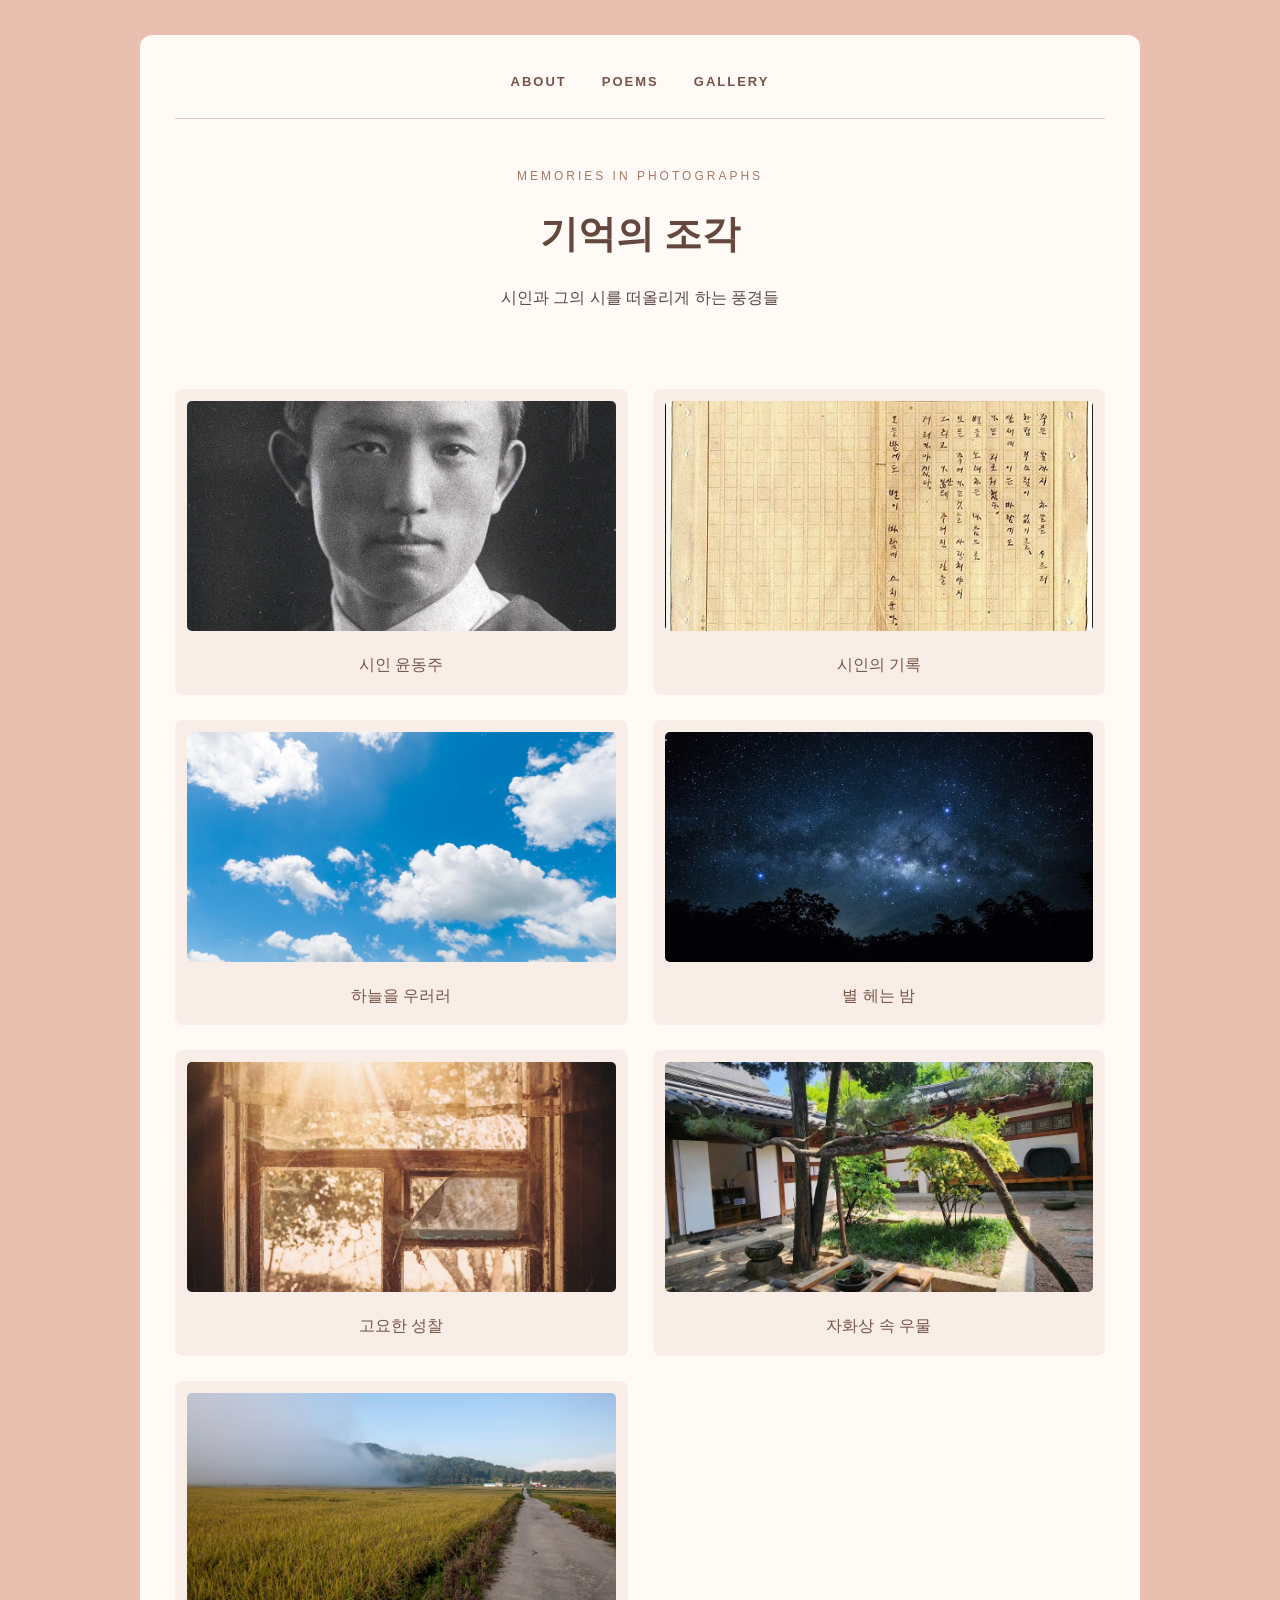
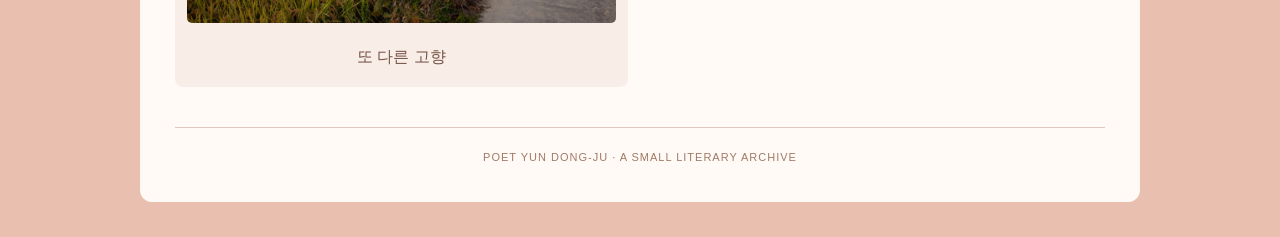
==== 3.html @ 8e78eeb9 "Add files via upload" ====
<!DOCTYPE html>
<html lang="ko">
<head>
    <meta charset="UTF-8">
    <title>윤동주 | Gallery</title>
    <link rel="stylesheet" href="style.css">
</head>

<body>

<div class="page-wrap">

    <div class="navigation">
        <a href="index.html">ABOUT</a>
        <a href="poem.html">POEMS</a>
        <a href="3.html">GALLERY</a>
    </div>

    <div class="page-heading">
        <p class="small-title">MEMORIES IN PHOTOGRAPHS</p>
        <h1>기억의 조각</h1>
        <p>시인과 그의 시를 떠올리게 하는 풍경들</p>
    </div>

    <div class="gallery">

        <div class="gallery-item">
            <img src="images/yun.jpg" alt="윤동주 시인">
            <p>시인 윤동주</p>
        </div>

        <div class="gallery-item">
            <img src="images/manuscript.jpg" alt="시 원고">
            <p>시인의 기록</p>
        </div>

        <div class="gallery-item">
            <img src="images/sky.jpg" alt="푸른 하늘">
            <p>하늘을 우러러</p>
        </div>

        <div class="gallery-item">
            <img src="images/stars.jpg" alt="별이 빛나는 밤하늘">
            <p>별 헤는 밤</p>
        </div>

        <div class="gallery-item">
            <img src="images/window.jpg" alt="창가 풍경">
            <p>고요한 성찰</p>
        </div>

        <div class="gallery-item">
            <img src="images/well.jpg" alt="오래된 돌우물">
            <p>자화상 속 우물</p>
        </div>

        <div class="gallery-item">
            <img src="images/path.jpg" alt="안개 낀 시골길">
            <p>또 다른 고향</p>
        </div>

    </div>

    <div class="copyright">
        POET YUN DONG-JU · A SMALL LITERARY ARCHIVE
    </div>

</div>

</body>
</html>
---- style.css ----
* {
    box-sizing: border-box;
}

body {
    margin: 0;
    background-color: #e9bfaf;
    color: #59483f;
    font-family: "Malgun Gothic", sans-serif;
    line-height: 1.8;
}

.page-wrap {
    width: 90%;
    max-width: 1000px;
    margin: 35px auto;
    padding: 35px;
    background-color: #fffaf5;
    border-radius: 12px;
}

.navigation {
    display: flex;
    justify-content: center;
    flex-wrap: wrap;
    gap: 35px;
    padding-bottom: 25px;
    border-bottom: 1px solid #dfc9bd;
}

.navigation a {
    color: #765448;
    text-decoration: none;
    font-size: 13px;
    letter-spacing: 2px;
    font-weight: bold;
}

.navigation a:hover {
    color: #b17b64;
}

.hero,
.page-heading {
    text-align: center;
    padding: 35px 0;
}

.hero h1,
.page-heading h1 {
    color: #65483d;
    font-size: 38px;
    margin: 5px 0;
}

.hero img {
    width: 220px;
    max-width: 100%;
    margin-top: 20px;
    border-radius: 8px;
}

.small-title {
    color: #a57a66;
    font-size: 12px;
    letter-spacing: 3px;
}

.contents {
    margin: 30px 0;
    padding: 25px;
    background-color: #f8eee7;
    border-radius: 8px;
}

.contents h2,
.timeline h2,
.reflection h2,
.image-sources h2 {
    color: #65483d;
}

.contents p,
.timeline-item p,
.reflection p {
    line-height: 1.9;
}

.contents a {
    color: #946650;
    font-weight: bold;
    text-decoration: none;
}

.timeline,
.reflection,
.image-sources {
    margin: 35px 0;
    padding: 28px;
    background-color: #f5e6dc;
    border-radius: 10px;
}

.timeline-item {
    display: flex;
    gap: 22px;
    padding: 18px 0;
    border-bottom: 1px solid #d9bcae;
}

.timeline-item:last-child {
    border-bottom: none;
}

.timeline-year {
    min-width: 55px;
    font-weight: bold;
    color: #9b6652;
}

.timeline-item h3 {
    margin: 0 0 8px;
    color: #65483d;
}

.section-description {
    color: #80695e;
    margin-bottom: 25px;
}

.poem {
    margin: 30px 0;
    padding: 25px;
    background-color: #f8eee7;
    border-radius: 8px;
}

.poem img {
    width: 100%;
    max-height: 300px;
    object-fit: cover;
    border-radius: 6px;
}

.poem h2 {
    color: #65483d;
    margin-bottom: 0;
}

.poem-year {
    color: #a17a67;
    font-size: 13px;
}

.poem blockquote {
    margin: 20px 0;
    padding-left: 18px;
    border-left: 3px solid #c69a83;
    color: #765448;
    line-height: 2;
}

.reflection {
    line-height: 1.9;
}

.gallery {
    display: grid;
    grid-template-columns: repeat(2, minmax(0, 1fr));
    gap: 25px;
    margin: 25px 0;
}

.gallery-item {
    margin: 0;
    padding: 12px;
    background-color: #f8eee7;
    border-radius: 8px;
    text-align: center;
}

.gallery-item img {
    width: 100%;
    height: 230px;
    object-fit: cover;
    border-radius: 5px;
}

.gallery-item p {
    margin: 10px 0 3px;
    color: #765448;
}

.image-sources {
    font-size: 14px;
}

.copyright {
    margin-top: 40px;
    padding-top: 20px;
    border-top: 1px solid #dfc9bd;
    text-align: center;
    color: #a17a67;
    font-size: 11px;
    letter-spacing: 1px;
}

@media (max-width: 600px) {
    .page-wrap {
        width: 94%;
        margin: 15px auto;
        padding: 18px;
    }

    .navigation {
        gap: 18px;
    }

    .hero h1,
    .page-heading h1 {
        font-size: 30px;
    }

    .timeline,
    .reflection,
    .image-sources,
    .contents,
    .poem {
        padding: 18px;
    }

    .timeline-item {
        gap: 12px;
    }

    .gallery {
        grid-template-columns: 1fr;
    }

    .gallery-item img {
        height: 250px;
    }
}
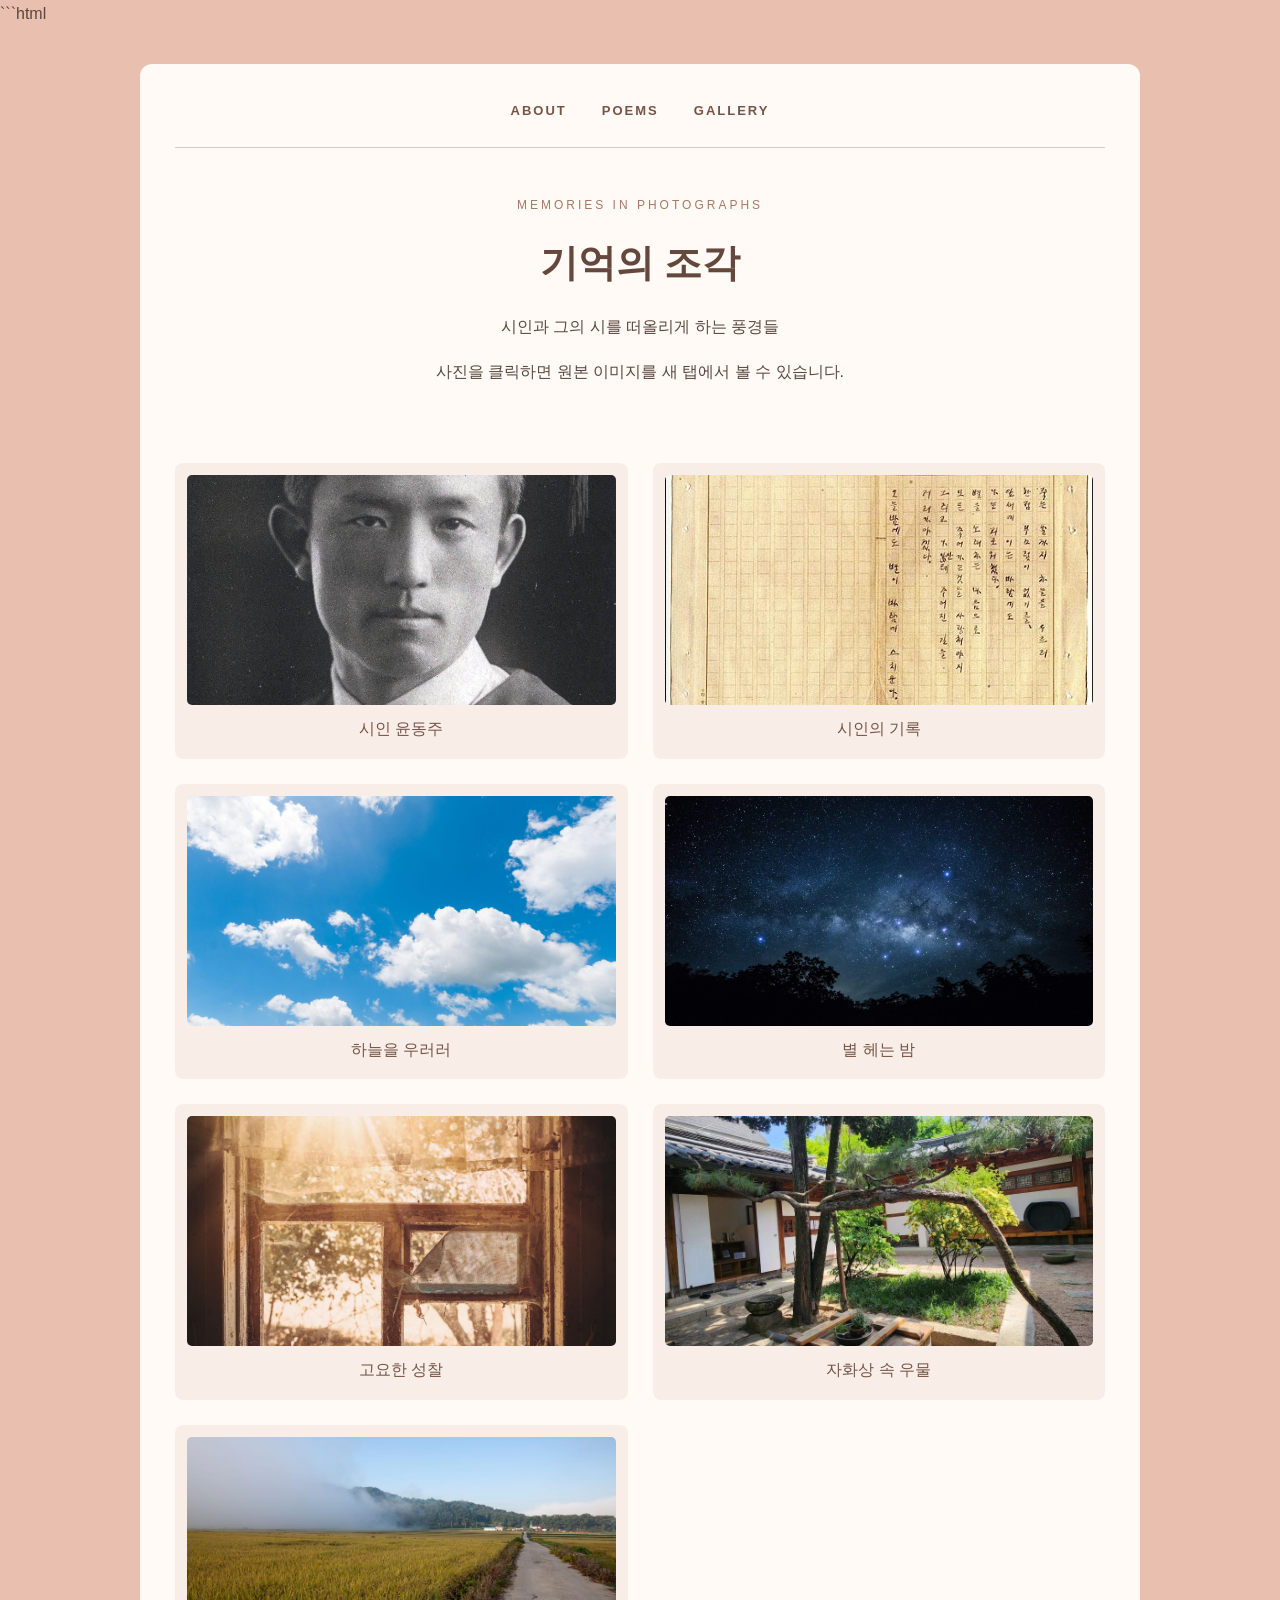
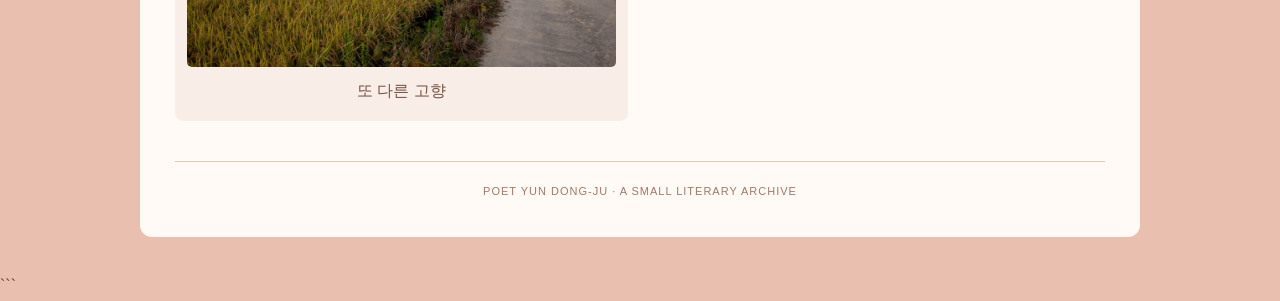
==== commit fd4429f3: "Update 3.html" ====
--- a/3.html
+++ b/3.html
@@ -1,8 +1,9 @@
-
+```html
 <!DOCTYPE html>
 <html lang="ko">
 <head>
     <meta charset="UTF-8">
+    <meta name="viewport" content="width=device-width, initial-scale=1.0">
     <title>윤동주 | Gallery</title>
     <link rel="stylesheet" href="style.css">
 </head>
@@ -21,42 +22,57 @@
         <p class="small-title">MEMORIES IN PHOTOGRAPHS</p>
         <h1>기억의 조각</h1>
         <p>시인과 그의 시를 떠올리게 하는 풍경들</p>
+        <p>사진을 클릭하면 원본 이미지를 새 탭에서 볼 수 있습니다.</p>
     </div>
 
     <div class="gallery">
 
         <div class="gallery-item">
-            <img src="images/yun.jpg" alt="윤동주 시인">
+            <a href="images/yun.jpg" target="_blank" rel="noopener">
+                <img src="images/yun.jpg" alt="윤동주 시인">
+            </a>
             <p>시인 윤동주</p>
         </div>
 
         <div class="gallery-item">
-            <img src="images/manuscript.jpg" alt="시 원고">
+            <a href="images/manuscript.jpg" target="_blank" rel="noopener">
+                <img src="images/manuscript.jpg" alt="시 원고">
+            </a>
             <p>시인의 기록</p>
         </div>
 
         <div class="gallery-item">
-            <img src="images/sky.jpg" alt="푸른 하늘">
+            <a href="images/sky.jpg" target="_blank" rel="noopener">
+                <img src="images/sky.jpg" alt="푸른 하늘">
+            </a>
             <p>하늘을 우러러</p>
         </div>
 
         <div class="gallery-item">
-            <img src="images/stars.jpg" alt="별이 빛나는 밤하늘">
+            <a href="images/stars.jpg" target="_blank" rel="noopener">
+                <img src="images/stars.jpg" alt="별이 빛나는 밤하늘">
+            </a>
             <p>별 헤는 밤</p>
         </div>
 
         <div class="gallery-item">
-            <img src="images/window.jpg" alt="창가 풍경">
+            <a href="images/window.jpg" target="_blank" rel="noopener">
+                <img src="images/window.jpg" alt="창가 풍경">
+            </a>
             <p>고요한 성찰</p>
         </div>
 
         <div class="gallery-item">
-            <img src="images/well.jpg" alt="오래된 돌우물">
+            <a href="images/well.jpg" target="_blank" rel="noopener">
+                <img src="images/well.jpg" alt="오래된 돌우물">
+            </a>
             <p>자화상 속 우물</p>
         </div>
 
         <div class="gallery-item">
-            <img src="images/path.jpg" alt="안개 낀 시골길">
+            <a href="images/path.jpg" target="_blank" rel="noopener">
+                <img src="images/path.jpg" alt="안개 낀 시골길">
+            </a>
             <p>또 다른 고향</p>
         </div>
 
@@ -69,4 +85,5 @@
 </div>
 
 </body>
-</html>+</html>
+```
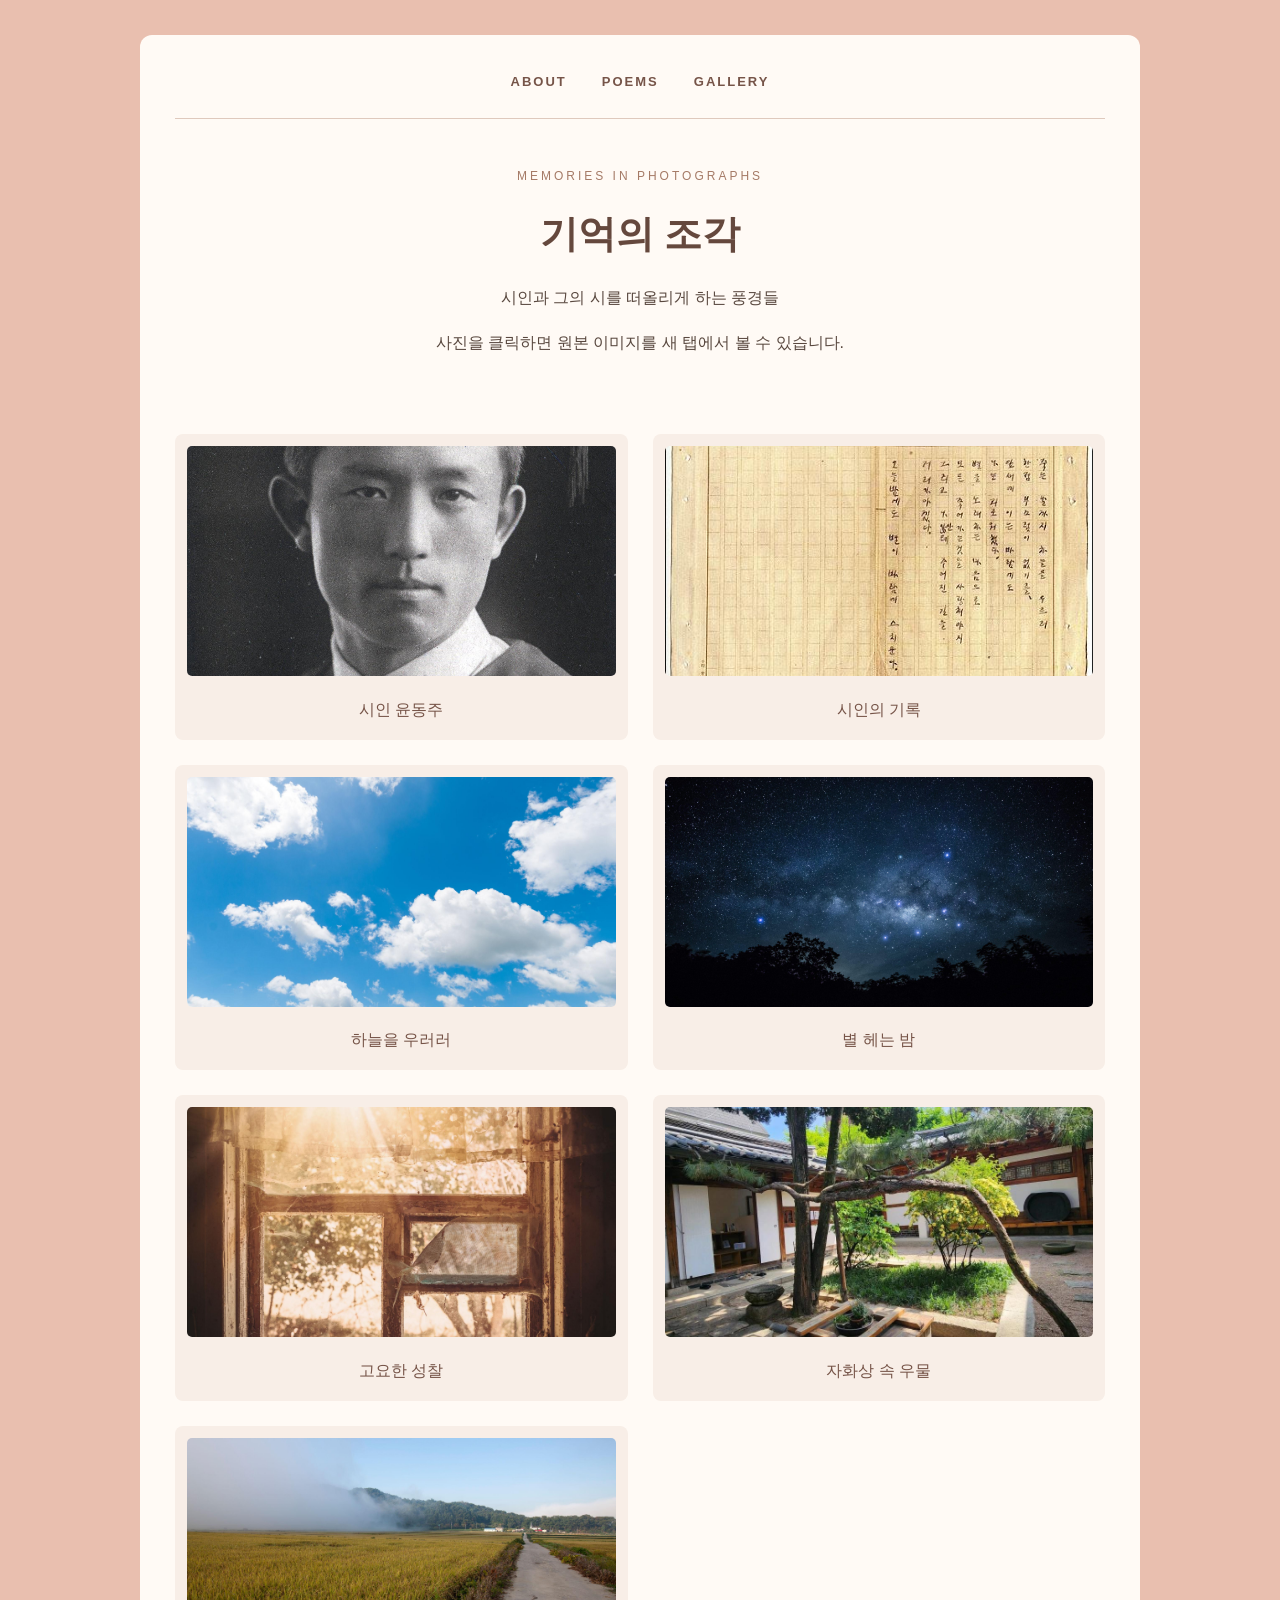
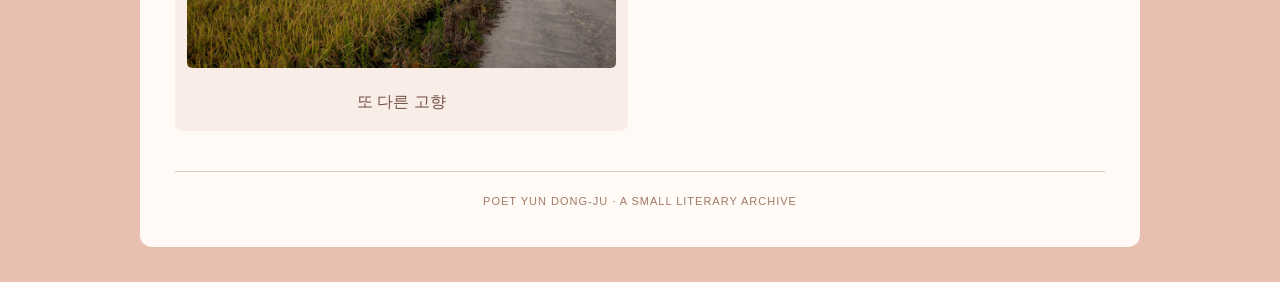
==== commit e0f5e992: "Update 3.html" ====
--- a/3.html
+++ b/3.html
@@ -1,4 +1,4 @@
-```html
+
 <!DOCTYPE html>
 <html lang="ko">
 <head>
@@ -86,4 +86,3 @@
 
 </body>
 </html>
-```
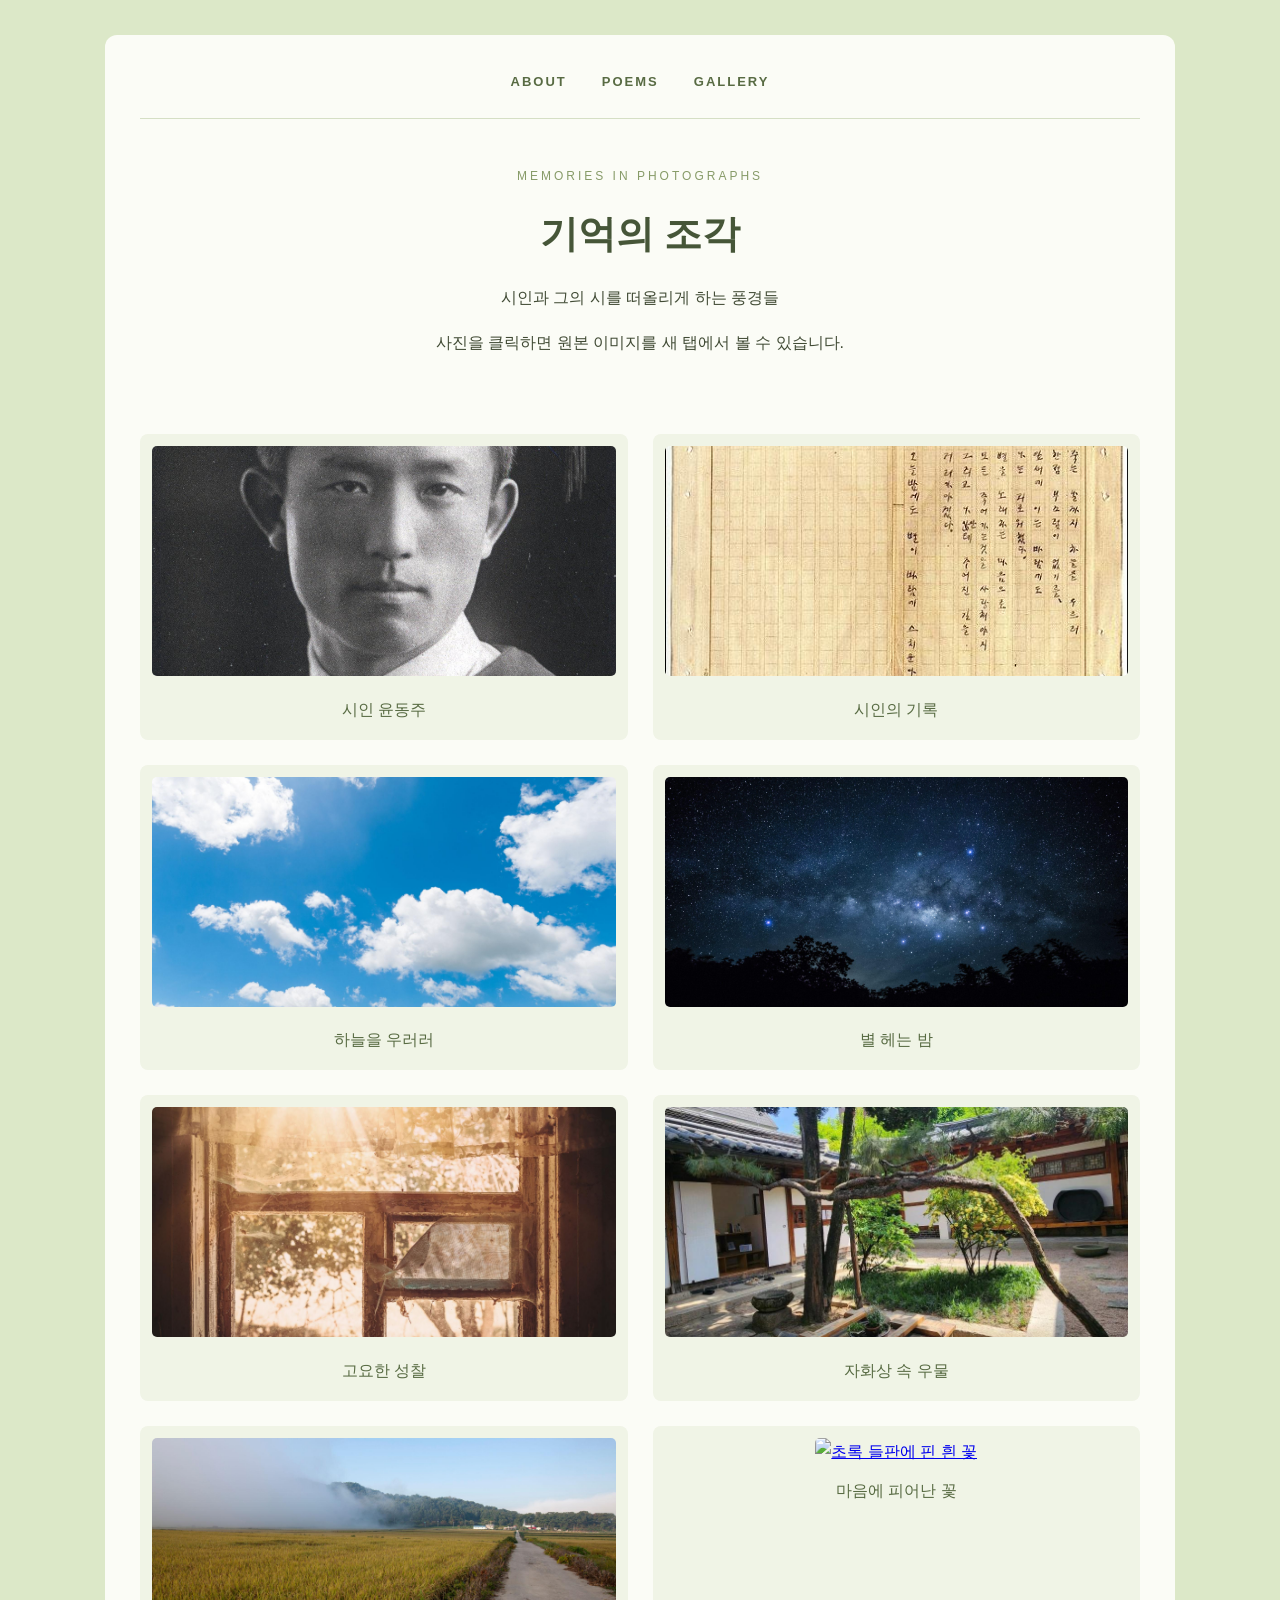
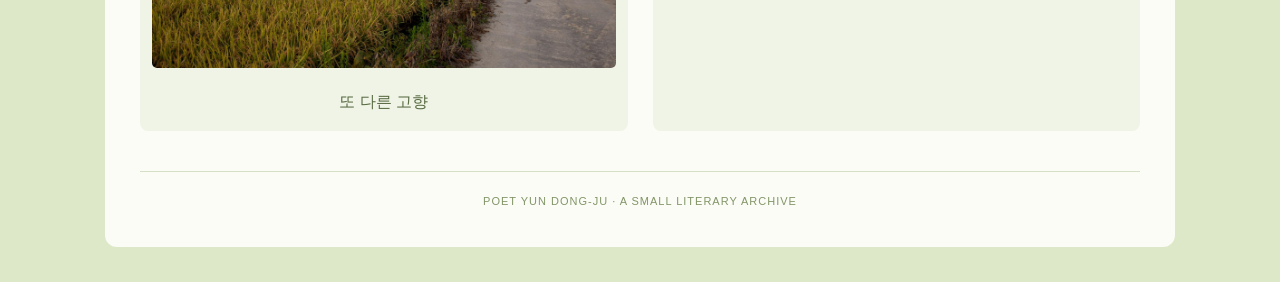
==== commit aba6e1b7: "Update 3.html" ====
--- a/3.html
+++ b/3.html
@@ -76,6 +76,14 @@
             <p>또 다른 고향</p>
         </div>
 
+        <div class="gallery-item">
+            <a href="images/flower.jpg" target="_blank" rel="noopener">
+                <img src="images/flower.jpg" alt="초록 들판에 핀 흰 꽃">
+            </a>
+            <p>마음에 피어난 꽃</p>
+        </div>
+
+
     </div>
 
     <div class="copyright">
--- a/style.css
+++ b/style.css
@@ -1,12 +1,12 @@
-
+```css
 * {
     box-sizing: border-box;
 }
 
 body {
     margin: 0;
-    background-color: #e9bfaf;
-    color: #59483f;
+    background-color: #dce8c8;
+    color: #414b35;
     font-family: "Malgun Gothic", sans-serif;
     line-height: 1.8;
 }
@@ -16,7 +16,7 @@
     max-width: 1000px;
     margin: 35px auto;
     padding: 35px;
-    background-color: #fffaf5;
+    background-color: #fbfcf6;
     border-radius: 12px;
 }
 
@@ -26,11 +26,11 @@
     flex-wrap: wrap;
     gap: 35px;
     padding-bottom: 25px;
-    border-bottom: 1px solid #dfc9bd;
+    border-bottom: 1px solid #d5dfc5;
 }
 
 .navigation a {
-    color: #765448;
+    color: #586b43;
     text-decoration: none;
     font-size: 13px;
     letter-spacing: 2px;
@@ -38,7 +38,7 @@
 }
 
 .navigation a:hover {
-    color: #b17b64;
+    color: #8a9f65;
 }
 
 .hero,
@@ -49,7 +49,7 @@
 
 .hero h1,
 .page-heading h1 {
-    color: #65483d;
+    color: #465638;
     font-size: 38px;
     margin: 5px 0;
 }
@@ -62,7 +62,7 @@
 }
 
 .small-title {
-    color: #a57a66;
+    color: #879b68;
     font-size: 12px;
     letter-spacing: 3px;
 }
@@ -70,7 +70,7 @@
 .contents {
     margin: 30px 0;
     padding: 25px;
-    background-color: #f8eee7;
+    background-color: #f0f4e6;
     border-radius: 8px;
 }
 
@@ -78,7 +78,7 @@
 .timeline h2,
 .reflection h2,
 .image-sources h2 {
-    color: #65483d;
+    color: #465638;
 }
 
 .contents p,
@@ -88,9 +88,13 @@
 }
 
 .contents a {
-    color: #946650;
+    color: #657b4d;
     font-weight: bold;
     text-decoration: none;
+}
+
+.contents a:hover {
+    color: #8a9f65;
 }
 
 .timeline,
@@ -98,7 +102,7 @@
 .image-sources {
     margin: 35px 0;
     padding: 28px;
-    background-color: #f5e6dc;
+    background-color: #eaf0dc;
     border-radius: 10px;
 }
 
@@ -106,7 +110,7 @@
     display: flex;
     gap: 22px;
     padding: 18px 0;
-    border-bottom: 1px solid #d9bcae;
+    border-bottom: 1px solid #d0dbbd;
 }
 
 .timeline-item:last-child {
@@ -116,23 +120,23 @@
 .timeline-year {
     min-width: 55px;
     font-weight: bold;
-    color: #9b6652;
+    color: #758b53;
 }
 
 .timeline-item h3 {
     margin: 0 0 8px;
-    color: #65483d;
+    color: #465638;
 }
 
 .section-description {
-    color: #80695e;
+    color: #6d7b5b;
     margin-bottom: 25px;
 }
 
 .poem {
     margin: 30px 0;
     padding: 25px;
-    background-color: #f8eee7;
+    background-color: #f0f4e6;
     border-radius: 8px;
 }
 
@@ -144,20 +148,20 @@
 }
 
 .poem h2 {
-    color: #65483d;
+    color: #465638;
     margin-bottom: 0;
 }
 
 .poem-year {
-    color: #a17a67;
+    color: #829568;
     font-size: 13px;
 }
 
 .poem blockquote {
     margin: 20px 0;
     padding-left: 18px;
-    border-left: 3px solid #c69a83;
-    color: #765448;
+    border-left: 3px solid #a8ba85;
+    color: #586b43;
     line-height: 2;
 }
 
@@ -175,7 +179,7 @@
 .gallery-item {
     margin: 0;
     padding: 12px;
-    background-color: #f8eee7;
+    background-color: #f0f4e6;
     border-radius: 8px;
     text-align: center;
 }
@@ -185,11 +189,22 @@
     height: 230px;
     object-fit: cover;
     border-radius: 5px;
+    transition: opacity 0.2s ease;
+}
+
+/* 클릭할 수 있는 갤러리 이미지 */
+.gallery-item a {
+    display: block;
+    cursor: pointer;
+}
+
+.gallery-item a:hover img {
+    opacity: 0.8;
 }
 
 .gallery-item p {
     margin: 10px 0 3px;
-    color: #765448;
+    color: #586b43;
 }
 
 .image-sources {
@@ -199,9 +214,9 @@
 .copyright {
     margin-top: 40px;
     padding-top: 20px;
-    border-top: 1px solid #dfc9bd;
+    border-top: 1px solid #d5dfc5;
     text-align: center;
-    color: #a17a67;
+    color: #829568;
     font-size: 11px;
     letter-spacing: 1px;
 }
@@ -241,4 +256,26 @@
     .gallery-item img {
         height: 250px;
     }
-}+}
+
+.full-poem {
+    margin: 18px 0;
+    padding: 14px 18px;
+    background-color: #eaf0dc;
+    border-radius: 8px;
+}
+
+.full-poem summary {
+    color: #586b43;
+    font-weight: bold;
+    cursor: pointer;
+    padding: 5px 0;
+}
+
+.full-poem summary:hover {
+    color: #8a9f65;
+}
+
+.full-poem blockquote {
+    margin-bottom: 5px;
+}
